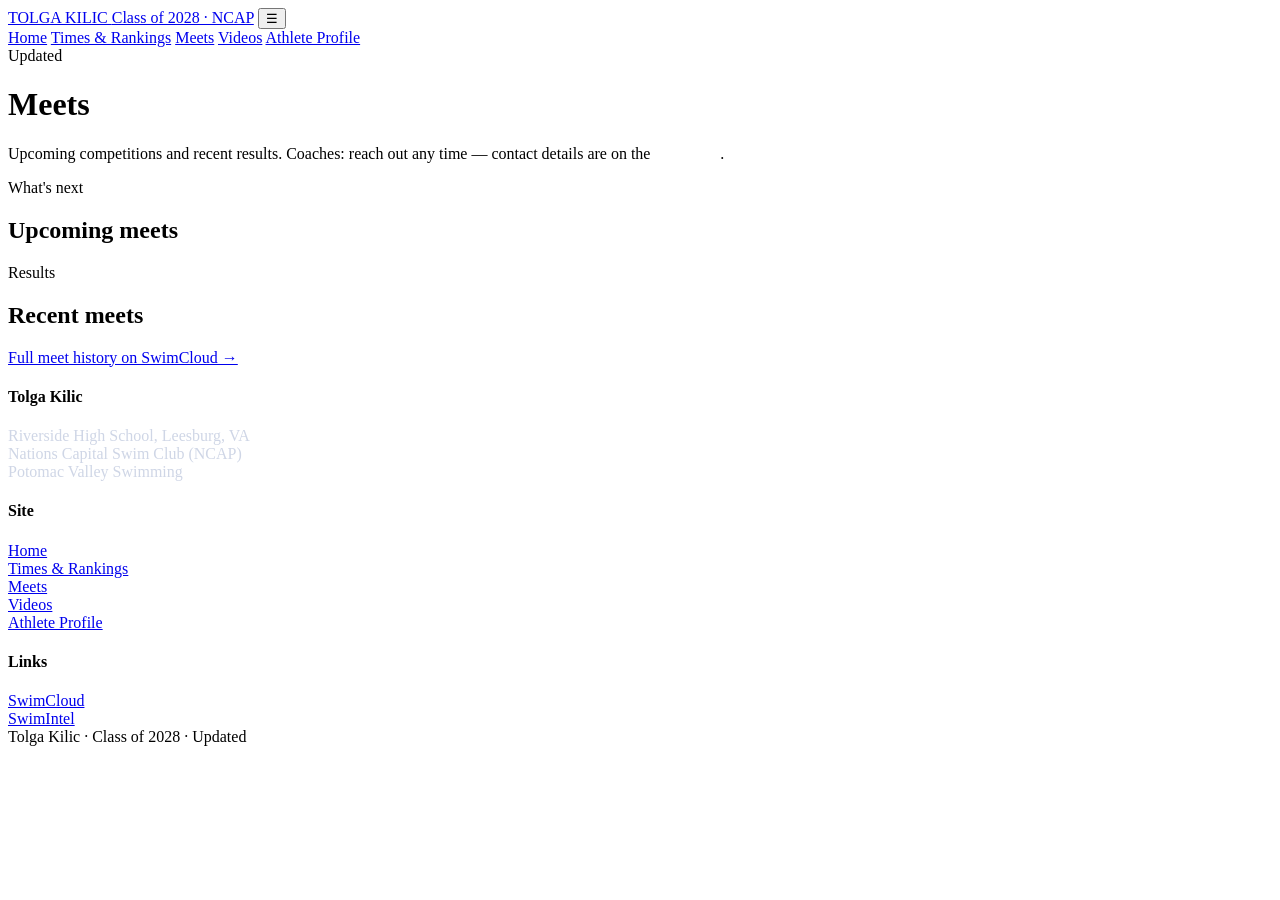
==== meets.html @ 6afcded4 "Add files via upload" ====
<!DOCTYPE html>
<html lang="en">
<head>
<meta charset="UTF-8">
<meta name="viewport" content="width=device-width, initial-scale=1.0">
<title>Meets | Tolga Kilic</title>
<link rel="preconnect" href="https://fonts.googleapis.com">
<link href="https://fonts.googleapis.com/css2?family=Inter:wght@400;500;600;700;800&display=swap" rel="stylesheet">
<link rel="stylesheet" href="assets/style.css">
</head>
<body>

<header class="site-header">
  <div class="nav-inner">
    <a class="brand" href="index.html">TOLGA KILIC <span>Class of 2028 &middot; NCAP</span></a>
    <button class="nav-toggle" aria-label="Toggle menu">&#9776;</button>
    <nav class="main-nav">
      <a href="index.html">Home</a>
      <a href="times.html">Times &amp; Rankings</a>
      <a href="meets.html" class="active">Meets</a>
      <a href="videos.html">Videos</a>
      <a href="profile.html">Athlete Profile</a>
    </nav>
  </div>
</header>

<div class="page-hero">
  <div class="wrap">
    <div class="eyebrow">Updated <span id="hero-updated"></span></div>
    <h1>Meets</h1>
    <p>Upcoming competitions and recent results. Coaches: reach out any time &mdash; contact details are on the <a href="index.html" style="color:#fff; text-decoration:underline;">homepage</a>.</p>
  </div>
</div>

<section>
  <div class="wrap">
    <div class="section-head">
      <div class="eyebrow">What's next</div>
      <h2>Upcoming meets</h2>
    </div>
    <div id="upcoming-list"></div>
  </div>
</section>

<section class="soft">
  <div class="wrap">
    <div class="section-head">
      <div class="eyebrow">Results</div>
      <h2>Recent meets</h2>
    </div>
    <div class="card" id="recent-list"></div>
    <p style="margin-top:16px;"><a href="https://www.swimcloud.com/swimmer/1903826/meets/" target="_blank" rel="noopener">Full meet history on SwimCloud &rarr;</a></p>
  </div>
</section>

<footer class="site-footer">
  <div class="wrap footer-grid">
    <div>
      <h4>Tolga Kilic</h4>
      <p style="color:#cfd6e6;">Riverside High School, Leesburg, VA<br>Nations Capital Swim Club (NCAP)<br>Potomac Valley Swimming</p>
    </div>
    <div>
      <h4>Site</h4>
      <a href="index.html">Home</a><br>
      <a href="times.html">Times &amp; Rankings</a><br>
      <a href="meets.html">Meets</a><br>
      <a href="videos.html">Videos</a><br>
      <a href="profile.html">Athlete Profile</a>
    </div>
    <div>
      <h4>Links</h4>
      <a href="https://www.swimcloud.com/swimmer/1903826" target="_blank" rel="noopener">SwimCloud</a><br>
      <a href="https://app.swimintel.ai/recruits/0198a10f-8155-7eda-b862-8cb40095d376" target="_blank" rel="noopener">SwimIntel</a>
    </div>
  </div>
  <div class="footer-bottom wrap">Tolga Kilic &middot; Class of 2028 &middot; Updated <span id="footer-updated"></span></div>
</footer>

<script src="assets/data.js"></script>
<script src="assets/main.js"></script>
<script>
(function () {
  var d = window.SITE_DATA;
  document.getElementById('hero-updated').textContent = d.meta.lastUpdated;
  document.getElementById('footer-updated').textContent = d.meta.lastUpdated;

  var upcomingWrap = document.getElementById('upcoming-list');
  if (!d.meets.upcoming.length) {
    upcomingWrap.appendChild(el('div', 'empty-note', 'No upcoming meets listed yet. This section is updated by hand as meets get scheduled &mdash; check back soon, or ask Tolga\'s club (NCAP) for the current meet calendar.'));
  } else {
    var grid = el('div', 'upcoming-grid');
    d.meets.upcoming.forEach(function (m) {
      var eventsHtml;
      if (m.events && m.events.length) {
        eventsHtml = '<table>' + m.events.map(function (ev) {
          return '<tr><td class="ev-num">#' + ev.number + '</td><td>' + ev.desc + '</td><td class="ev-seed">' + ev.seed + '</td>' +
                 '<td><span class="tag-approved">' + ev.status + '</span></td></tr>';
        }).join('') + '</table>';
      } else {
        eventsHtml = '<p style="margin:0; font-size:13px; color:var(--gray);">Events will be added later.</p>';
      }
      var miniCard = el('div', 'meet-mini-card',
        '<div class="meet-mini-head"><h3>' + m.name + '</h3><div class="meet-mini-meta">' + m.location + ' &middot; ' + m.dates + '</div></div>' +
        eventsHtml);
      grid.appendChild(miniCard);
    });
    upcomingWrap.appendChild(grid);
  }

  var recentWrap = document.getElementById('recent-list');
  d.meets.recent.forEach(function (m) {
    recentWrap.appendChild(el('div', 'meet-row',
      '<div class="meet-date">' + formatDate(m.date) + '</div><div class="meet-name">' + m.name + '</div><div class="meet-highlight">' + m.highlight + '</div>'));
  });
})();
</script>
</body>
</html>
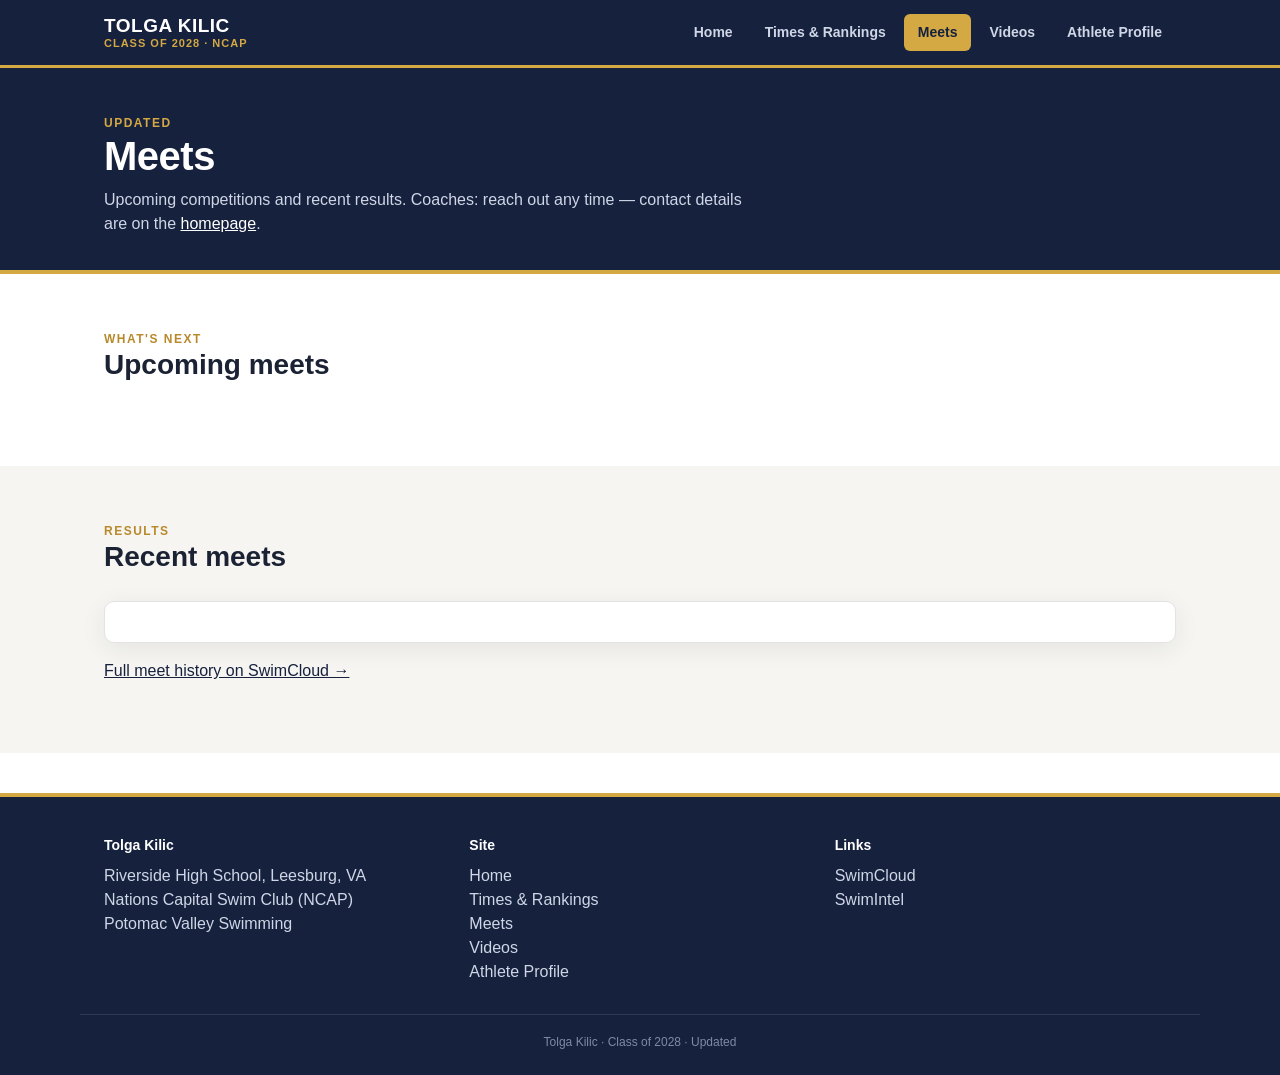
==== commit 2e92716b: "Add analytics beacon script to meets.html" ====
--- a/meets.html
+++ b/meets.html
@@ -113,6 +113,11 @@
       '<div class="meet-date">' + formatDate(m.date) + '</div><div class="meet-name">' + m.name + '</div><div class="meet-highlight">' + m.highlight + '</div>'));
   });
 })();
+<script>
+(function () {
+  var img = new Image();
+  img.src = '/analytics-beacon?path=' + encodeURIComponent(location.pathname) + '&ref=' + encodeURIComponent(document.referrer);
+})();
 </script>
 </body>
 </html>
--- a/assets/style.css
+++ b/assets/style.css
@@ -0,0 +1,444 @@
+/* ============================================================
+   TOLGA KILIC — recruiting site
+   ============================================================ */
+
+:root {
+  --navy: #16213e;
+  --navy-light: #1f2c52;
+  --gold: #d4a843;
+  --gold-dark: #b8892b;
+  --ink: #1a2233;
+  --gray: #5c6478;
+  --line: #e3e3e3;
+  --bg-soft: #f6f5f1;
+  --white: #ffffff;
+  --green: #1f7a4c;
+  --radius: 10px;
+  --shadow: 0 6px 24px rgba(22, 33, 62, 0.08);
+  --max-width: 1120px;
+}
+
+* { box-sizing: border-box; }
+
+html { scroll-behavior: smooth; }
+
+body {
+  margin: 0;
+  font-family: 'Inter', -apple-system, BlinkMacSystemFont, 'Segoe UI', Arial, sans-serif;
+  color: var(--ink);
+  background: var(--white);
+  line-height: 1.5;
+  -webkit-font-smoothing: antialiased;
+}
+
+img { max-width: 100%; display: block; }
+a { color: var(--navy); }
+.wrap { max-width: var(--max-width); margin: 0 auto; padding: 0 24px; }
+
+h1, h2, h3, h4 { font-family: 'Inter', sans-serif; line-height: 1.2; margin: 0 0 12px 0; }
+h1 { font-size: 40px; font-weight: 800; letter-spacing: -0.5px; }
+h2 { font-size: 28px; font-weight: 800; }
+h3 { font-size: 18px; font-weight: 700; }
+p { margin: 0 0 14px 0; color: var(--ink); }
+
+.eyebrow {
+  text-transform: uppercase;
+  letter-spacing: 1.5px;
+  font-size: 12px;
+  font-weight: 700;
+  color: var(--gold-dark);
+}
+
+/* ---------- header / nav ---------- */
+header.site-header {
+  position: sticky;
+  top: 0;
+  z-index: 100;
+  background: var(--navy);
+  border-bottom: 3px solid var(--gold);
+}
+.nav-inner {
+  max-width: var(--max-width);
+  margin: 0 auto;
+  padding: 14px 24px;
+  display: flex;
+  align-items: center;
+  justify-content: space-between;
+}
+.brand {
+  color: var(--white);
+  text-decoration: none;
+  font-weight: 800;
+  font-size: 19px;
+  letter-spacing: 0.5px;
+  display: flex;
+  flex-direction: column;
+  line-height: 1.15;
+}
+.brand span { color: var(--gold); font-size: 11px; font-weight: 700; letter-spacing: 1px; text-transform: uppercase; }
+
+nav.main-nav { display: flex; gap: 4px; align-items: center; }
+nav.main-nav a {
+  color: #cfd6e6;
+  text-decoration: none;
+  font-size: 14px;
+  font-weight: 600;
+  padding: 8px 14px;
+  border-radius: 6px;
+  transition: background 0.15s, color 0.15s;
+}
+nav.main-nav a:hover { background: rgba(255,255,255,0.08); color: #fff; }
+nav.main-nav a.active { color: var(--navy); background: var(--gold); }
+
+.nav-toggle {
+  display: none;
+  background: none;
+  border: none;
+  color: #fff;
+  font-size: 26px;
+  cursor: pointer;
+}
+
+@media (max-width: 820px) {
+  nav.main-nav {
+    position: absolute;
+    top: 100%;
+    left: 0;
+    right: 0;
+    background: var(--navy);
+    flex-direction: column;
+    align-items: stretch;
+    padding: 8px 16px 16px 16px;
+    display: none;
+    border-bottom: 3px solid var(--gold);
+  }
+  nav.main-nav.open { display: flex; }
+  nav.main-nav a { padding: 12px 8px; border-bottom: 1px solid rgba(255,255,255,0.08); border-radius: 0; }
+  .nav-toggle { display: block; }
+  header.site-header { position: relative; }
+}
+
+/* ---------- hero / slideshow ---------- */
+.hero {
+  position: relative;
+  height: 78vh;
+  min-height: 460px;
+  max-height: 720px;
+  overflow: hidden;
+  background: var(--navy);
+}
+.hero .slide {
+  position: absolute;
+  inset: 0;
+  background-size: cover;
+  background-position: center 40%;
+  background-repeat: no-repeat;
+  opacity: 0;
+  transition: opacity 1.6s ease;
+}
+.hero .slide.active { opacity: 1; }
+/* Slides tagged "contain" show people/portraits/group photos in full,
+   letterboxed rather than cropped. Only in-water action shots use
+   the cropped "cover" treatment above. */
+.hero .slide.contain {
+  background-size: contain;
+  background-color: var(--navy);
+  background-position: center;
+}
+.hero::after {
+  content: "";
+  position: absolute;
+  inset: 0;
+  background: linear-gradient(180deg, rgba(22,33,62,0.35) 0%, rgba(22,33,62,0.55) 55%, rgba(22,33,62,0.92) 100%);
+}
+.hero-content {
+  position: absolute;
+  z-index: 2;
+  bottom: 0;
+  left: 0;
+  right: 0;
+  padding: 0 24px 40px 24px;
+  max-width: var(--max-width);
+  margin: 0 auto;
+  color: #fff;
+}
+.hero-content .eyebrow { color: var(--gold); }
+.hero-content h1 { color: #fff; font-size: 52px; margin-bottom: 6px; }
+.hero-content .tagline { color: #dfe4f2; font-size: 17px; font-weight: 500; margin-bottom: 22px; }
+.hero-cta { display: flex; gap: 12px; flex-wrap: wrap; }
+
+.dots { position: absolute; z-index: 3; bottom: 18px; right: 24px; display: flex; gap: 7px; }
+.dots button {
+  width: 9px; height: 9px; border-radius: 50%; border: none; background: rgba(255,255,255,0.4); cursor: pointer; padding: 0;
+}
+.dots button.active { background: var(--gold); }
+
+@media (max-width: 640px) {
+  .hero { height: 62vh; min-height: 380px; }
+  .hero-content h1 { font-size: 34px; }
+}
+
+/* ---------- buttons ---------- */
+.btn {
+  display: inline-flex;
+  align-items: center;
+  gap: 8px;
+  padding: 11px 20px;
+  border-radius: 7px;
+  text-decoration: none;
+  font-weight: 700;
+  font-size: 14px;
+  border: 2px solid transparent;
+  cursor: pointer;
+}
+.btn-gold { background: var(--gold); color: var(--navy); }
+.btn-gold:hover { background: var(--gold-dark); }
+.btn-outline { background: transparent; color: #fff; border-color: rgba(255,255,255,0.7); }
+.btn-outline:hover { background: rgba(255,255,255,0.12); }
+.btn-navy { background: var(--navy); color: #fff; }
+.btn-navy:hover { background: var(--navy-light); }
+
+/* ---------- sections ---------- */
+section { padding: 56px 0; }
+section.soft { background: var(--bg-soft); }
+.section-head { margin-bottom: 28px; }
+.section-head h2 { margin-bottom: 6px; }
+.section-head p { color: var(--gray); margin: 0; }
+
+.page-hero {
+  background: var(--navy);
+  border-bottom: 4px solid var(--gold);
+  padding: 46px 0 34px 0;
+  color: #fff;
+}
+.page-hero .eyebrow { color: var(--gold); }
+.page-hero h1 { color: #fff; margin-bottom: 8px; }
+.page-hero p { color: #cfd6e6; max-width: 640px; margin: 0; }
+
+/* ---------- stat cards ---------- */
+.stat-grid {
+  display: grid;
+  grid-template-columns: repeat(auto-fit, minmax(150px, 1fr));
+  gap: 14px;
+}
+.stat-card {
+  background: var(--white);
+  border: 1px solid var(--line);
+  border-radius: var(--radius);
+  padding: 18px 16px;
+  text-align: center;
+  box-shadow: var(--shadow);
+}
+.stat-card .label { font-size: 11px; font-weight: 700; text-transform: uppercase; letter-spacing: 0.6px; color: var(--gray); }
+.stat-card .value { font-size: 30px; font-weight: 800; color: var(--navy); margin: 6px 0 4px 0; }
+.stat-card .note { font-size: 12.5px; color: var(--gray); }
+.stat-card.gold .value { color: var(--gold-dark); }
+.stat-card.green .value { color: var(--green); }
+
+/* ---------- tables ---------- */
+table.times-table { width: 100%; border-collapse: collapse; background: #fff; border-radius: var(--radius); overflow: hidden; box-shadow: var(--shadow); }
+table.times-table th {
+  background: var(--navy); color: #fff; text-align: left; padding: 11px 16px; font-size: 13px; font-weight: 700;
+}
+table.times-table td { padding: 10px 16px; border-bottom: 1px solid var(--line); font-size: 14.5px; }
+table.times-table tr:last-child td { border-bottom: none; }
+table.times-table tr:nth-child(even) td { background: #fbfbf9; }
+table.times-table td.time { font-weight: 700; color: var(--navy); }
+
+.two-col-tables { display: grid; grid-template-columns: 1fr 1fr; gap: 22px; }
+@media (max-width: 760px) { .two-col-tables { grid-template-columns: 1fr; } }
+
+/* ---------- cards / lists ---------- */
+.card {
+  background: #fff;
+  border: 1px solid var(--line);
+  border-radius: var(--radius);
+  padding: 20px 22px;
+  box-shadow: var(--shadow);
+}
+.grid-2 { display: grid; grid-template-columns: 1fr 1fr; gap: 22px; }
+.grid-3 { display: grid; grid-template-columns: repeat(3, 1fr); gap: 18px; }
+@media (max-width: 760px) { .grid-2, .grid-3 { grid-template-columns: 1fr; } }
+
+ul.clean { margin: 0; padding: 0 0 0 18px; }
+ul.clean li { margin-bottom: 8px; }
+
+.meet-row {
+  display: flex;
+  justify-content: space-between;
+  gap: 16px;
+  align-items: baseline;
+  padding: 14px 0;
+  border-bottom: 1px solid var(--line);
+}
+.meet-row:last-child { border-bottom: none; }
+.meet-date { color: var(--gray); font-size: 13px; font-weight: 700; min-width: 100px; }
+.meet-name { font-weight: 700; flex: 1; }
+.meet-highlight { color: var(--green); font-size: 13.5px; }
+
+.empty-note {
+  padding: 18px 20px;
+  background: var(--bg-soft);
+  border-left: 4px solid var(--gold);
+  border-radius: 6px;
+  color: var(--gray);
+  font-size: 14.5px;
+}
+
+/* ---------- video ---------- */
+.video-frame {
+  position: relative;
+  width: 100%;
+  padding-top: 56.25%;
+  border-radius: var(--radius);
+  overflow: hidden;
+  background: #000;
+  box-shadow: var(--shadow);
+}
+.video-frame iframe { position: absolute; inset: 0; width: 100%; height: 100%; border: 0; }
+
+.video-grid { display: grid; grid-template-columns: repeat(auto-fit, minmax(280px, 1fr)); gap: 20px; }
+.video-card { background: #fff; border: 1px solid var(--line); border-radius: var(--radius); overflow: hidden; box-shadow: var(--shadow); }
+.video-card .video-frame { border-radius: 0; }
+.video-card .video-meta { padding: 14px 16px; }
+.video-card h3 { margin-bottom: 4px; font-size: 15.5px; }
+.video-card p { margin: 0; font-size: 13px; color: var(--gray); }
+
+/* ---------- family / callout ---------- */
+.callout {
+  background: var(--bg-soft);
+  border-left: 4px solid var(--navy);
+  border-radius: 6px;
+  padding: 16px 20px;
+}
+
+/* ---------- footer ---------- */
+footer.site-footer {
+  background: var(--navy);
+  color: #cfd6e6;
+  padding: 40px 0 24px 0;
+  margin-top: 40px;
+  border-top: 4px solid var(--gold);
+}
+footer.site-footer h4 { color: #fff; font-size: 14px; margin-bottom: 10px; }
+footer.site-footer a { color: #cfd6e6; text-decoration: none; }
+footer.site-footer a:hover { color: var(--gold); }
+.footer-grid { display: grid; grid-template-columns: repeat(3, 1fr); gap: 24px; }
+@media (max-width: 760px) { .footer-grid { grid-template-columns: 1fr; } }
+.footer-bottom { text-align: center; font-size: 12px; color: #7f89a8; margin-top: 30px; padding-top: 18px; border-top: 1px solid rgba(255,255,255,0.1); }
+
+.tag {
+  display: inline-block;
+  font-size: 11px;
+  font-weight: 700;
+  text-transform: uppercase;
+  letter-spacing: 0.5px;
+  padding: 3px 9px;
+  border-radius: 20px;
+  background: rgba(212,168,67,0.15);
+  color: var(--gold-dark);
+}
+
+.tag-approved {
+  display: inline-block;
+  font-size: 10.5px;
+  font-weight: 700;
+  text-transform: uppercase;
+  letter-spacing: 0.4px;
+  padding: 2px 8px;
+  border-radius: 20px;
+  background: rgba(31,122,76,0.12);
+  color: var(--green);
+}
+
+/* card headers that are also links (SwimCloud / SwimIntel) */
+h3 a.card-link, .card h3 a {
+  color: var(--navy);
+  text-decoration: none;
+  border-bottom: 2px solid var(--gold);
+}
+h3 a.card-link:hover, .card h3 a:hover { color: var(--gold-dark); }
+
+/* ---------- upcoming meet mini-cards (half width of recent-meets card) ---------- */
+.upcoming-grid {
+  display: grid;
+  grid-template-columns: 1fr 1fr;
+  gap: 18px;
+}
+@media (max-width: 760px) { .upcoming-grid { grid-template-columns: 1fr; } }
+
+.meet-mini-card {
+  background: #fff;
+  border: 1px solid var(--line);
+  border-radius: var(--radius);
+  padding: 16px 18px;
+  box-shadow: var(--shadow);
+}
+.meet-mini-card .meet-mini-head { margin-bottom: 10px; }
+.meet-mini-card .meet-mini-head h3 { margin-bottom: 2px; font-size: 15.5px; }
+.meet-mini-card .meet-mini-meta { font-size: 12.5px; color: var(--gray); }
+.meet-mini-card table { width: 100%; border-collapse: collapse; font-size: 12.5px; }
+.meet-mini-card table td { padding: 5px 4px; border-bottom: 1px solid var(--line); vertical-align: top; }
+.meet-mini-card table tr:last-child td { border-bottom: none; }
+.meet-mini-card .ev-num { color: var(--gray); font-weight: 700; white-space: nowrap; }
+.meet-mini-card .ev-seed { font-weight: 700; color: var(--navy); white-space: nowrap; }
+
+/* ---------- small clickable video link tiles ---------- */
+.video-link-grid {
+  display: grid;
+  grid-template-columns: repeat(auto-fill, minmax(220px, 1fr));
+  gap: 10px;
+}
+.video-link-tile {
+  display: flex;
+  align-items: center;
+  gap: 10px;
+  background: #fff;
+  border: 1px solid var(--line);
+  border-radius: 8px;
+  padding: 10px 12px;
+  text-decoration: none;
+  color: var(--ink);
+  font-size: 12.5px;
+  font-weight: 600;
+  line-height: 1.35;
+  transition: border-color 0.15s, box-shadow 0.15s;
+}
+.video-link-tile:hover { border-color: var(--gold); box-shadow: var(--shadow); }
+.video-link-tile .play-dot {
+  flex: 0 0 auto;
+  width: 26px;
+  height: 26px;
+  border-radius: 50%;
+  background: var(--navy);
+  color: var(--gold);
+  display: flex;
+  align-items: center;
+  justify-content: center;
+  font-size: 11px;
+}
+
+/* ---------- on deck photo mosaic (profile page) ---------- */
+.mosaic {
+  display: grid;
+  grid-template-columns: repeat(4, 1fr);
+  grid-auto-rows: 130px;
+  grid-auto-flow: dense;
+  gap: 8px;
+}
+.mosaic img {
+  width: 100%;
+  height: 100%;
+  object-fit: cover;
+  border-radius: 8px;
+  box-shadow: var(--shadow);
+}
+.mosaic .big { grid-column: span 2; grid-row: span 2; }
+.mosaic .wide { grid-column: span 2; grid-row: span 1; }
+.mosaic .tall { grid-column: span 1; grid-row: span 2; }
+@media (max-width: 700px) {
+  .mosaic { grid-template-columns: repeat(2, 1fr); grid-auto-rows: 130px; }
+  .mosaic .big { grid-column: span 2; grid-row: span 2; }
+  .mosaic .wide { grid-column: span 2; grid-row: span 1; }
+  .mosaic .tall { grid-column: span 1; grid-row: span 2; }
+}
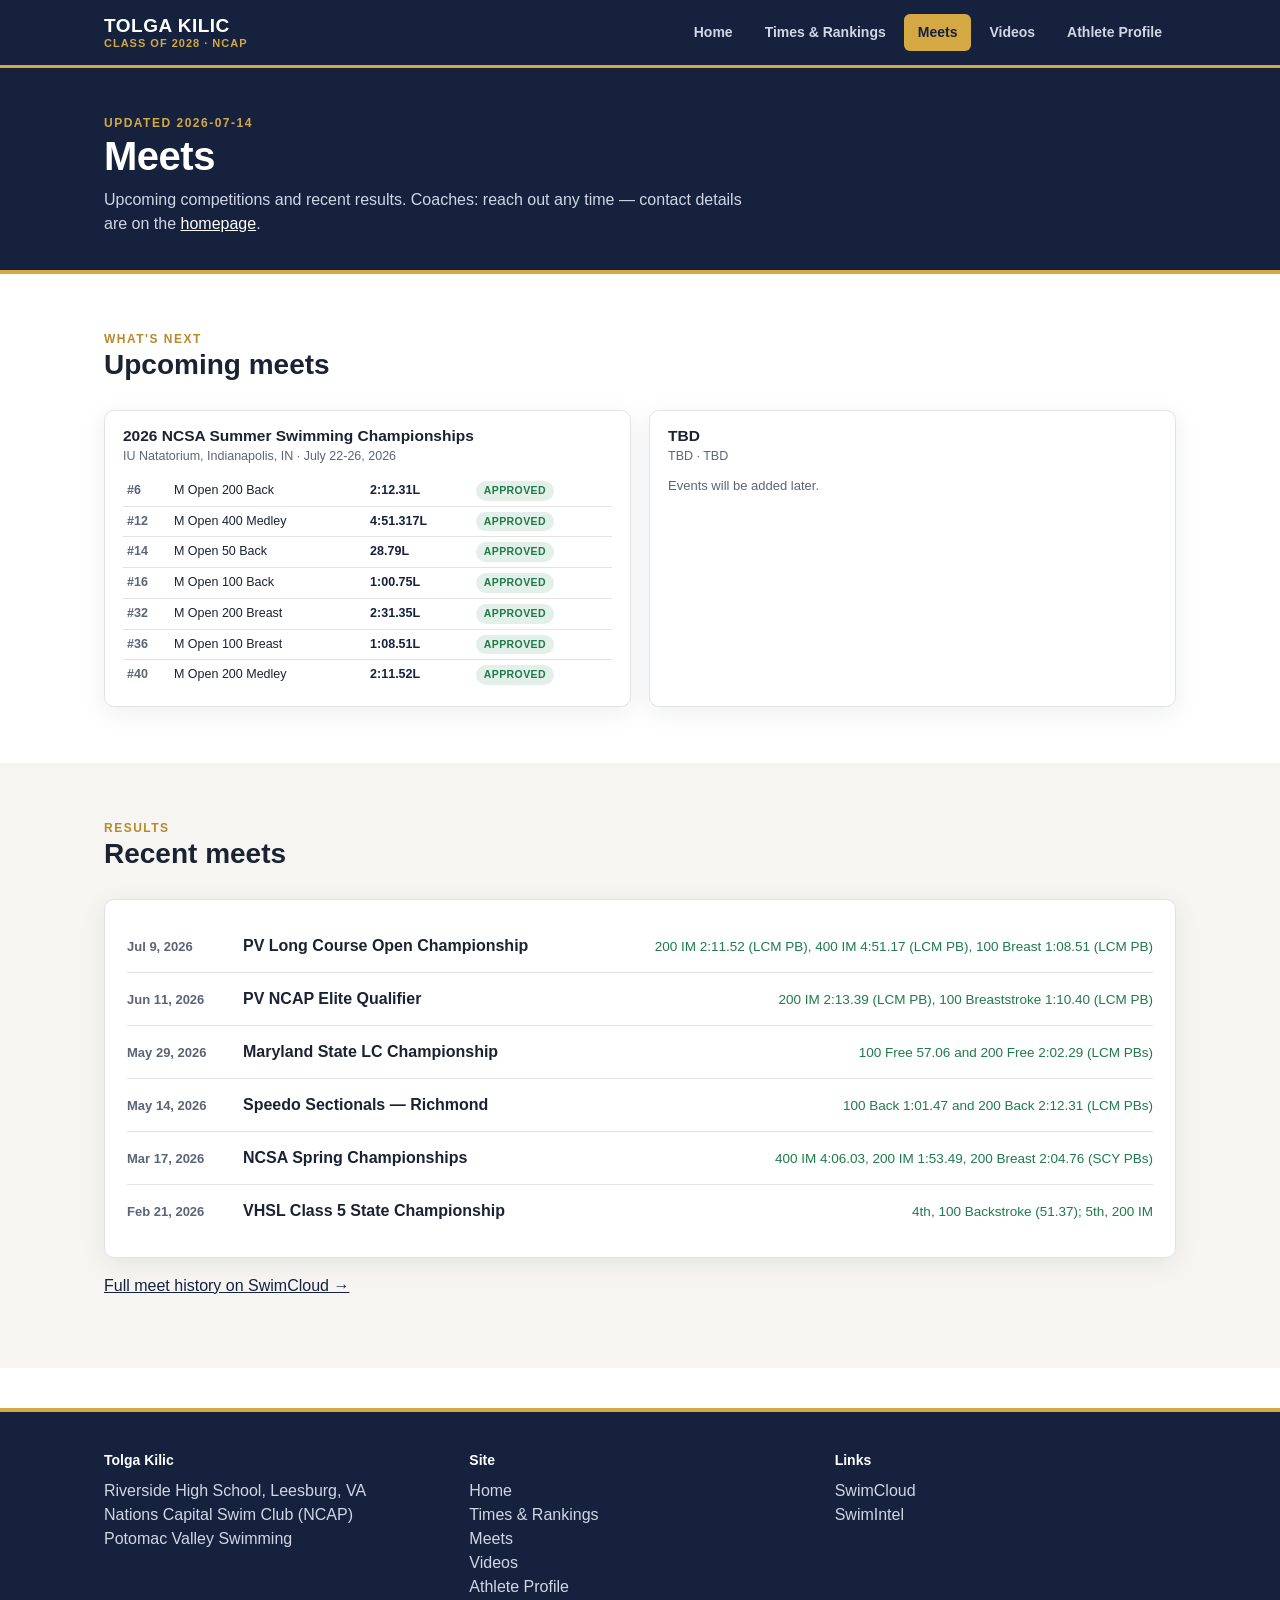
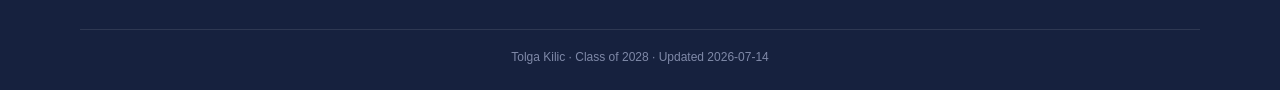
==== commit c3f22133: "Remove unnecessary blank lines in meets.html" ====
--- a/meets.html
+++ b/meets.html
@@ -9,7 +9,7 @@
 <link rel="stylesheet" href="assets/style.css">
 </head>
 <body>
-
+ 
 <header class="site-header">
   <div class="nav-inner">
     <a class="brand" href="index.html">TOLGA KILIC <span>Class of 2028 &middot; NCAP</span></a>
@@ -23,7 +23,7 @@
     </nav>
   </div>
 </header>
-
+ 
 <div class="page-hero">
   <div class="wrap">
     <div class="eyebrow">Updated <span id="hero-updated"></span></div>
@@ -31,7 +31,7 @@
     <p>Upcoming competitions and recent results. Coaches: reach out any time &mdash; contact details are on the <a href="index.html" style="color:#fff; text-decoration:underline;">homepage</a>.</p>
   </div>
 </div>
-
+ 
 <section>
   <div class="wrap">
     <div class="section-head">
@@ -41,7 +41,7 @@
     <div id="upcoming-list"></div>
   </div>
 </section>
-
+ 
 <section class="soft">
   <div class="wrap">
     <div class="section-head">
@@ -52,7 +52,7 @@
     <p style="margin-top:16px;"><a href="https://www.swimcloud.com/swimmer/1903826/meets/" target="_blank" rel="noopener">Full meet history on SwimCloud &rarr;</a></p>
   </div>
 </section>
-
+ 
 <footer class="site-footer">
   <div class="wrap footer-grid">
     <div>
@@ -75,7 +75,7 @@
   </div>
   <div class="footer-bottom wrap">Tolga Kilic &middot; Class of 2028 &middot; Updated <span id="footer-updated"></span></div>
 </footer>
-
+ 
 <script src="assets/data.js"></script>
 <script src="assets/main.js"></script>
 <script>
@@ -83,7 +83,7 @@
   var d = window.SITE_DATA;
   document.getElementById('hero-updated').textContent = d.meta.lastUpdated;
   document.getElementById('footer-updated').textContent = d.meta.lastUpdated;
-
+ 
   var upcomingWrap = document.getElementById('upcoming-list');
   if (!d.meets.upcoming.length) {
     upcomingWrap.appendChild(el('div', 'empty-note', 'No upcoming meets listed yet. This section is updated by hand as meets get scheduled &mdash; check back soon, or ask Tolga\'s club (NCAP) for the current meet calendar.'));
@@ -106,13 +106,14 @@
     });
     upcomingWrap.appendChild(grid);
   }
-
+ 
   var recentWrap = document.getElementById('recent-list');
   d.meets.recent.forEach(function (m) {
     recentWrap.appendChild(el('div', 'meet-row',
       '<div class="meet-date">' + formatDate(m.date) + '</div><div class="meet-name">' + m.name + '</div><div class="meet-highlight">' + m.highlight + '</div>'));
   });
 })();
+</script>
 <script>
 (function () {
   var img = new Image();
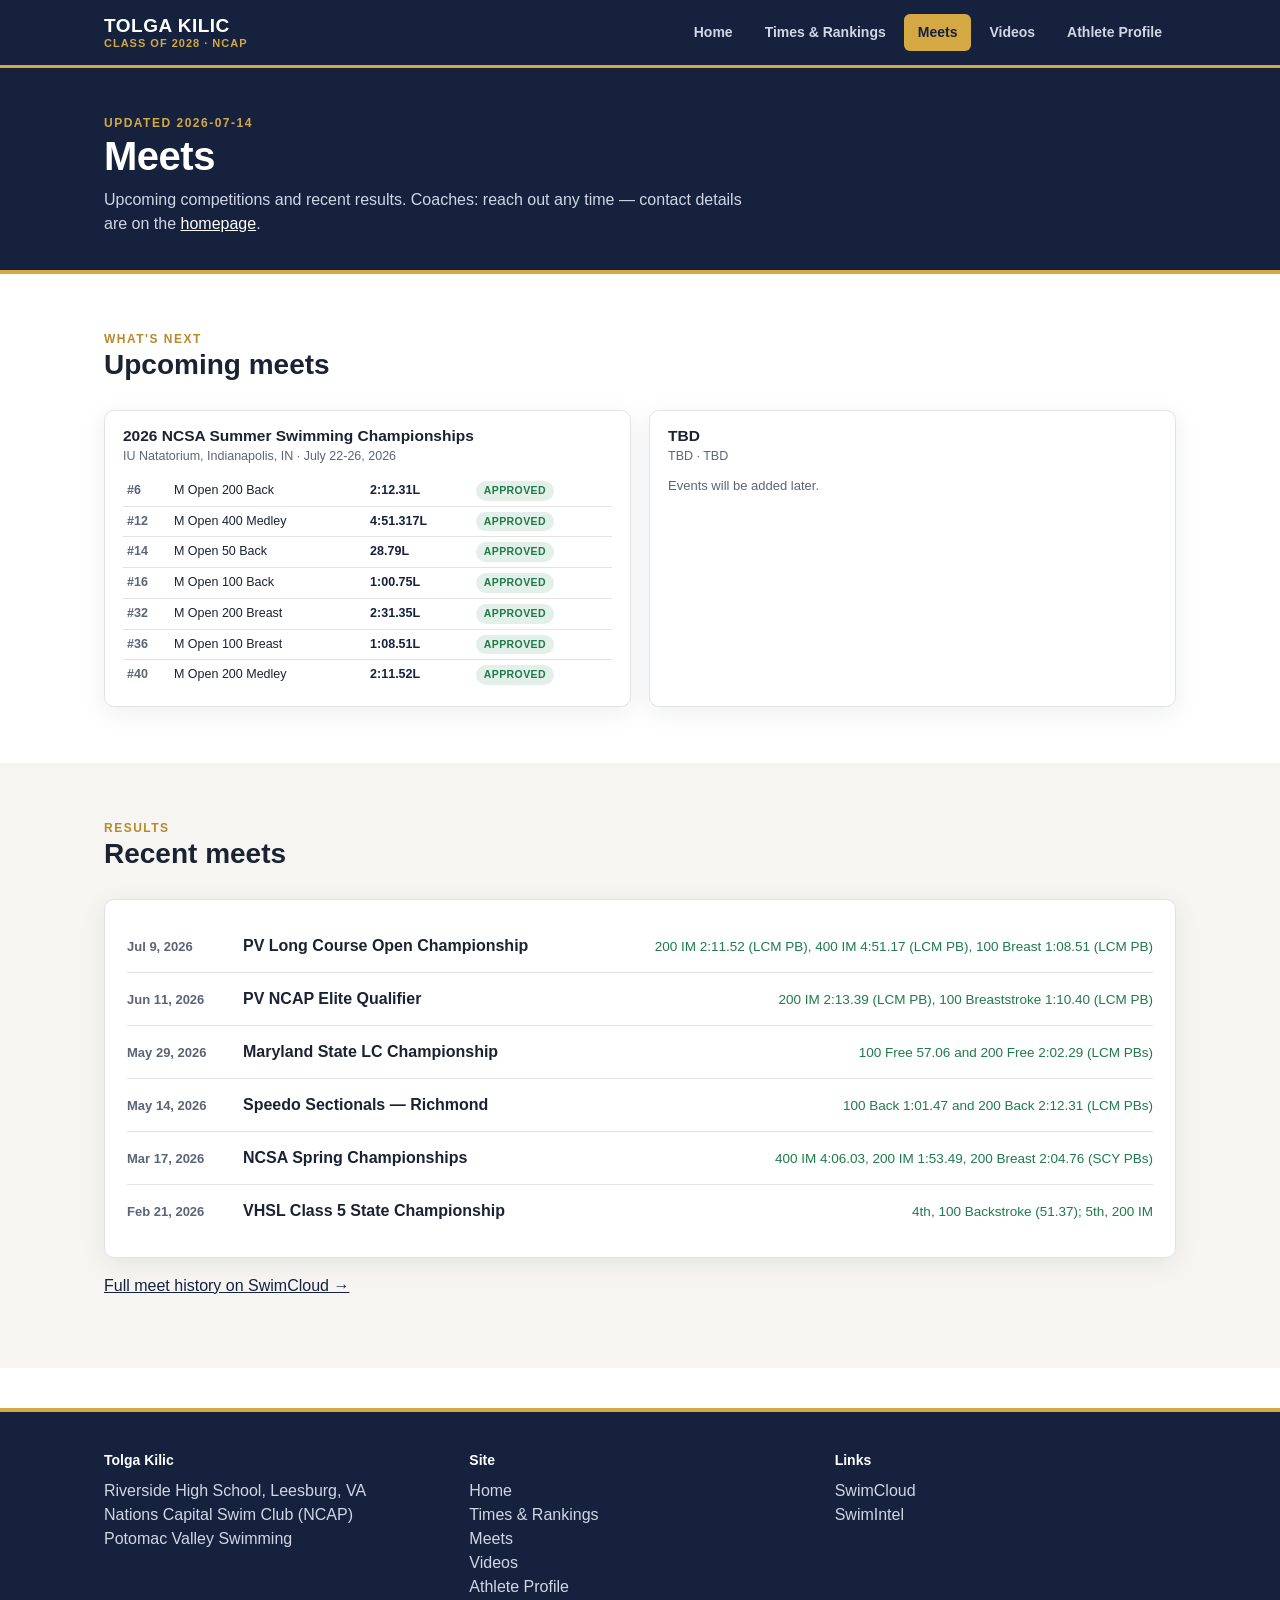
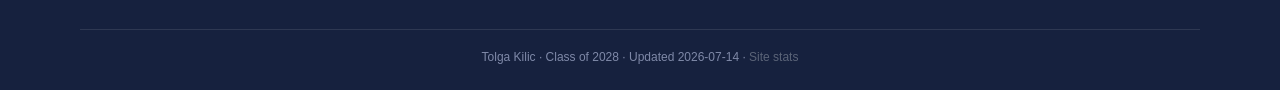
==== commit cba97894: "Add 'Site stats' link to footer" ====
--- a/meets.html
+++ b/meets.html
@@ -9,7 +9,7 @@
 <link rel="stylesheet" href="assets/style.css">
 </head>
 <body>
- 
+
 <header class="site-header">
   <div class="nav-inner">
     <a class="brand" href="index.html">TOLGA KILIC <span>Class of 2028 &middot; NCAP</span></a>
@@ -23,7 +23,7 @@
     </nav>
   </div>
 </header>
- 
+
 <div class="page-hero">
   <div class="wrap">
     <div class="eyebrow">Updated <span id="hero-updated"></span></div>
@@ -31,7 +31,7 @@
     <p>Upcoming competitions and recent results. Coaches: reach out any time &mdash; contact details are on the <a href="index.html" style="color:#fff; text-decoration:underline;">homepage</a>.</p>
   </div>
 </div>
- 
+
 <section>
   <div class="wrap">
     <div class="section-head">
@@ -41,7 +41,7 @@
     <div id="upcoming-list"></div>
   </div>
 </section>
- 
+
 <section class="soft">
   <div class="wrap">
     <div class="section-head">
@@ -52,7 +52,7 @@
     <p style="margin-top:16px;"><a href="https://www.swimcloud.com/swimmer/1903826/meets/" target="_blank" rel="noopener">Full meet history on SwimCloud &rarr;</a></p>
   </div>
 </section>
- 
+
 <footer class="site-footer">
   <div class="wrap footer-grid">
     <div>
@@ -73,9 +73,9 @@
       <a href="https://app.swimintel.ai/recruits/0198a10f-8155-7eda-b862-8cb40095d376" target="_blank" rel="noopener">SwimIntel</a>
     </div>
   </div>
-  <div class="footer-bottom wrap">Tolga Kilic &middot; Class of 2028 &middot; Updated <span id="footer-updated"></span></div>
+  <div class="footer-bottom wrap">Tolga Kilic &middot; Class of 2028 &middot; Updated <span id="footer-updated"></span> &middot; <a href="#" id="visitor-log-link" style="color:#5b6478;">Site stats</a></div>
 </footer>
- 
+
 <script src="assets/data.js"></script>
 <script src="assets/main.js"></script>
 <script>
@@ -83,7 +83,7 @@
   var d = window.SITE_DATA;
   document.getElementById('hero-updated').textContent = d.meta.lastUpdated;
   document.getElementById('footer-updated').textContent = d.meta.lastUpdated;
- 
+
   var upcomingWrap = document.getElementById('upcoming-list');
   if (!d.meets.upcoming.length) {
     upcomingWrap.appendChild(el('div', 'empty-note', 'No upcoming meets listed yet. This section is updated by hand as meets get scheduled &mdash; check back soon, or ask Tolga\'s club (NCAP) for the current meet calendar.'));
@@ -106,7 +106,7 @@
     });
     upcomingWrap.appendChild(grid);
   }
- 
+
   var recentWrap = document.getElementById('recent-list');
   d.meets.recent.forEach(function (m) {
     recentWrap.appendChild(el('div', 'meet-row',
@@ -117,7 +117,7 @@
 <script>
 (function () {
   var img = new Image();
-  img.src = '/analytics-beacon?path=' + encodeURIComponent(location.pathname) + '&ref=' + encodeURIComponent(document.referrer);
+  img.src = '/analytics-beacon?path=' + encodeURIComponent(location.pathname + location.search) + '&ref=' + encodeURIComponent(document.referrer);
 })();
 </script>
 </body>
